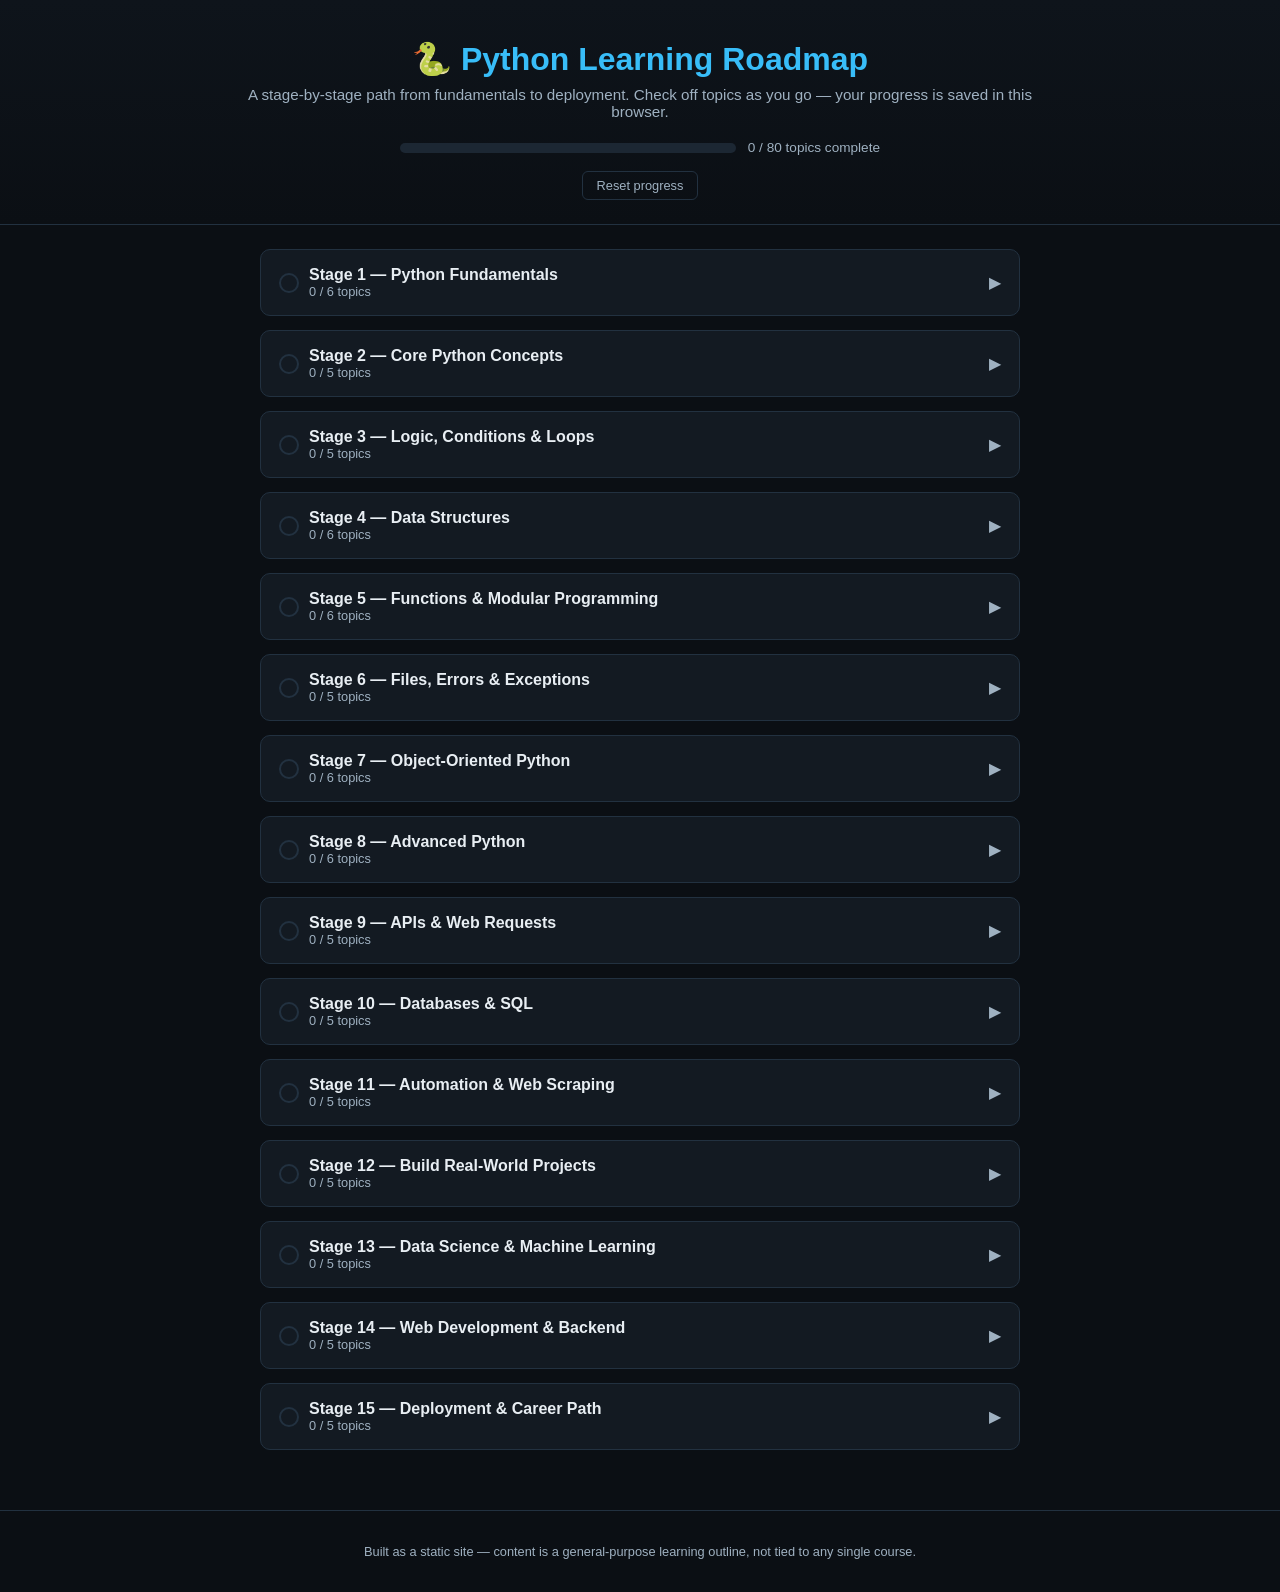
==== index.html @ ade84903 "Initial commit" ====
<!DOCTYPE html>
<html lang="en">
<head>
<meta charset="UTF-8">
<meta name="viewport" content="width=device-width, initial-scale=1.0">
<title>Python Learning Roadmap</title>
<link rel="stylesheet" href="style.css">
</head>
<body>
  <header class="site-header">
    <div class="header-inner">
      <h1>🐍 Python Learning Roadmap</h1>
      <p class="subtitle">A stage-by-stage path from fundamentals to deployment. Check off topics as you go — your progress is saved in this browser.</p>
      <div class="progress-summary">
        <div class="progress-bar-track">
          <div class="progress-bar-fill" id="overall-fill"></div>
        </div>
        <span id="overall-label">0 / 0 topics complete</span>
      </div>
      <button id="reset-btn" class="reset-btn">Reset progress</button>
    </div>
  </header>

  <main id="stages-container" class="stages-container">
    <!-- Stages are rendered here by app.js -->
  </main>

  <footer class="site-footer">
    <p>Built as a static site — content is a general-purpose learning outline, not tied to any single course.</p>
  </footer>

  <script src="data.js"></script>
  <script src="app.js"></script>
</body>
</html>
---- style.css ----
:root {
  --bg: #0b0f14;
  --card-bg: #131a22;
  --card-border: #223140;
  --accent: #3ddc97;
  --accent-2: #38bdf8;
  --text: #e8eef3;
  --text-dim: #9fb1c1;
  --done: #3ddc97;
}

* { box-sizing: border-box; }

body {
  margin: 0;
  font-family: -apple-system, BlinkMacSystemFont, "Segoe UI", Roboto, sans-serif;
  background: var(--bg);
  color: var(--text);
}

.site-header {
  padding: 40px 20px 24px;
  background: linear-gradient(180deg, #0e141b 0%, var(--bg) 100%);
  border-bottom: 1px solid var(--card-border);
}

.header-inner {
  max-width: 800px;
  margin: 0 auto;
  text-align: center;
}

.site-header h1 {
  font-size: 2rem;
  margin: 0 0 8px;
  color: var(--accent-2);
}

.subtitle {
  color: var(--text-dim);
  margin: 0 0 20px;
  font-size: 0.95rem;
}

.progress-summary {
  display: flex;
  align-items: center;
  gap: 12px;
  max-width: 480px;
  margin: 0 auto 16px;
}

.progress-bar-track {
  flex: 1;
  height: 10px;
  background: #1c2733;
  border-radius: 999px;
  overflow: hidden;
}

.progress-bar-fill {
  height: 100%;
  width: 0%;
  background: linear-gradient(90deg, var(--accent), var(--accent-2));
  transition: width 0.3s ease;
}

#overall-label {
  font-size: 0.85rem;
  color: var(--text-dim);
  white-space: nowrap;
}

.reset-btn {
  background: transparent;
  border: 1px solid var(--card-border);
  color: var(--text-dim);
  padding: 6px 14px;
  border-radius: 6px;
  font-size: 0.8rem;
  cursor: pointer;
}

.reset-btn:hover {
  border-color: var(--accent-2);
  color: var(--text);
}

.stages-container {
  max-width: 800px;
  margin: 0 auto;
  padding: 24px 20px 60px;
  display: flex;
  flex-direction: column;
  gap: 14px;
}

.stage-card {
  background: var(--card-bg);
  border: 1px solid var(--card-border);
  border-radius: 10px;
  overflow: hidden;
}

.stage-header {
  display: flex;
  align-items: center;
  justify-content: space-between;
  padding: 16px 18px;
  cursor: pointer;
  user-select: none;
}

.stage-header:hover {
  background: #17202a;
}

.stage-title-row {
  display: flex;
  align-items: center;
  gap: 10px;
}

.stage-check-icon {
  width: 20px;
  height: 20px;
  border-radius: 50%;
  border: 2px solid var(--card-border);
  flex-shrink: 0;
  display: flex;
  align-items: center;
  justify-content: center;
  font-size: 0.7rem;
}

.stage-check-icon.complete {
  background: var(--done);
  border-color: var(--done);
  color: #06251a;
}

.stage-title {
  font-size: 1rem;
  font-weight: 600;
}

.stage-meta {
  font-size: 0.8rem;
  color: var(--text-dim);
}

.stage-caret {
  color: var(--text-dim);
  transition: transform 0.2s ease;
}

.stage-card.open .stage-caret {
  transform: rotate(90deg);
}

.stage-topics {
  display: none;
  padding: 0 18px 16px;
  border-top: 1px solid var(--card-border);
}

.stage-card.open .stage-topics {
  display: block;
}

.topic-row {
  display: flex;
  align-items: flex-start;
  gap: 10px;
  padding: 10px 0;
  border-bottom: 1px solid #1a2430;
}

.topic-row:last-child {
  border-bottom: none;
}

.topic-row input[type="checkbox"] {
  margin-top: 3px;
  width: 16px;
  height: 16px;
  accent-color: var(--accent);
  cursor: pointer;
  flex-shrink: 0;
}

.topic-row label {
  font-size: 0.92rem;
  color: var(--text);
  cursor: pointer;
  line-height: 1.4;
}

.topic-row.checked label {
  color: var(--text-dim);
  text-decoration: line-through;
}

.site-footer {
  text-align: center;
  color: var(--text-dim);
  font-size: 0.8rem;
  padding: 20px;
  border-top: 1px solid var(--card-border);
}
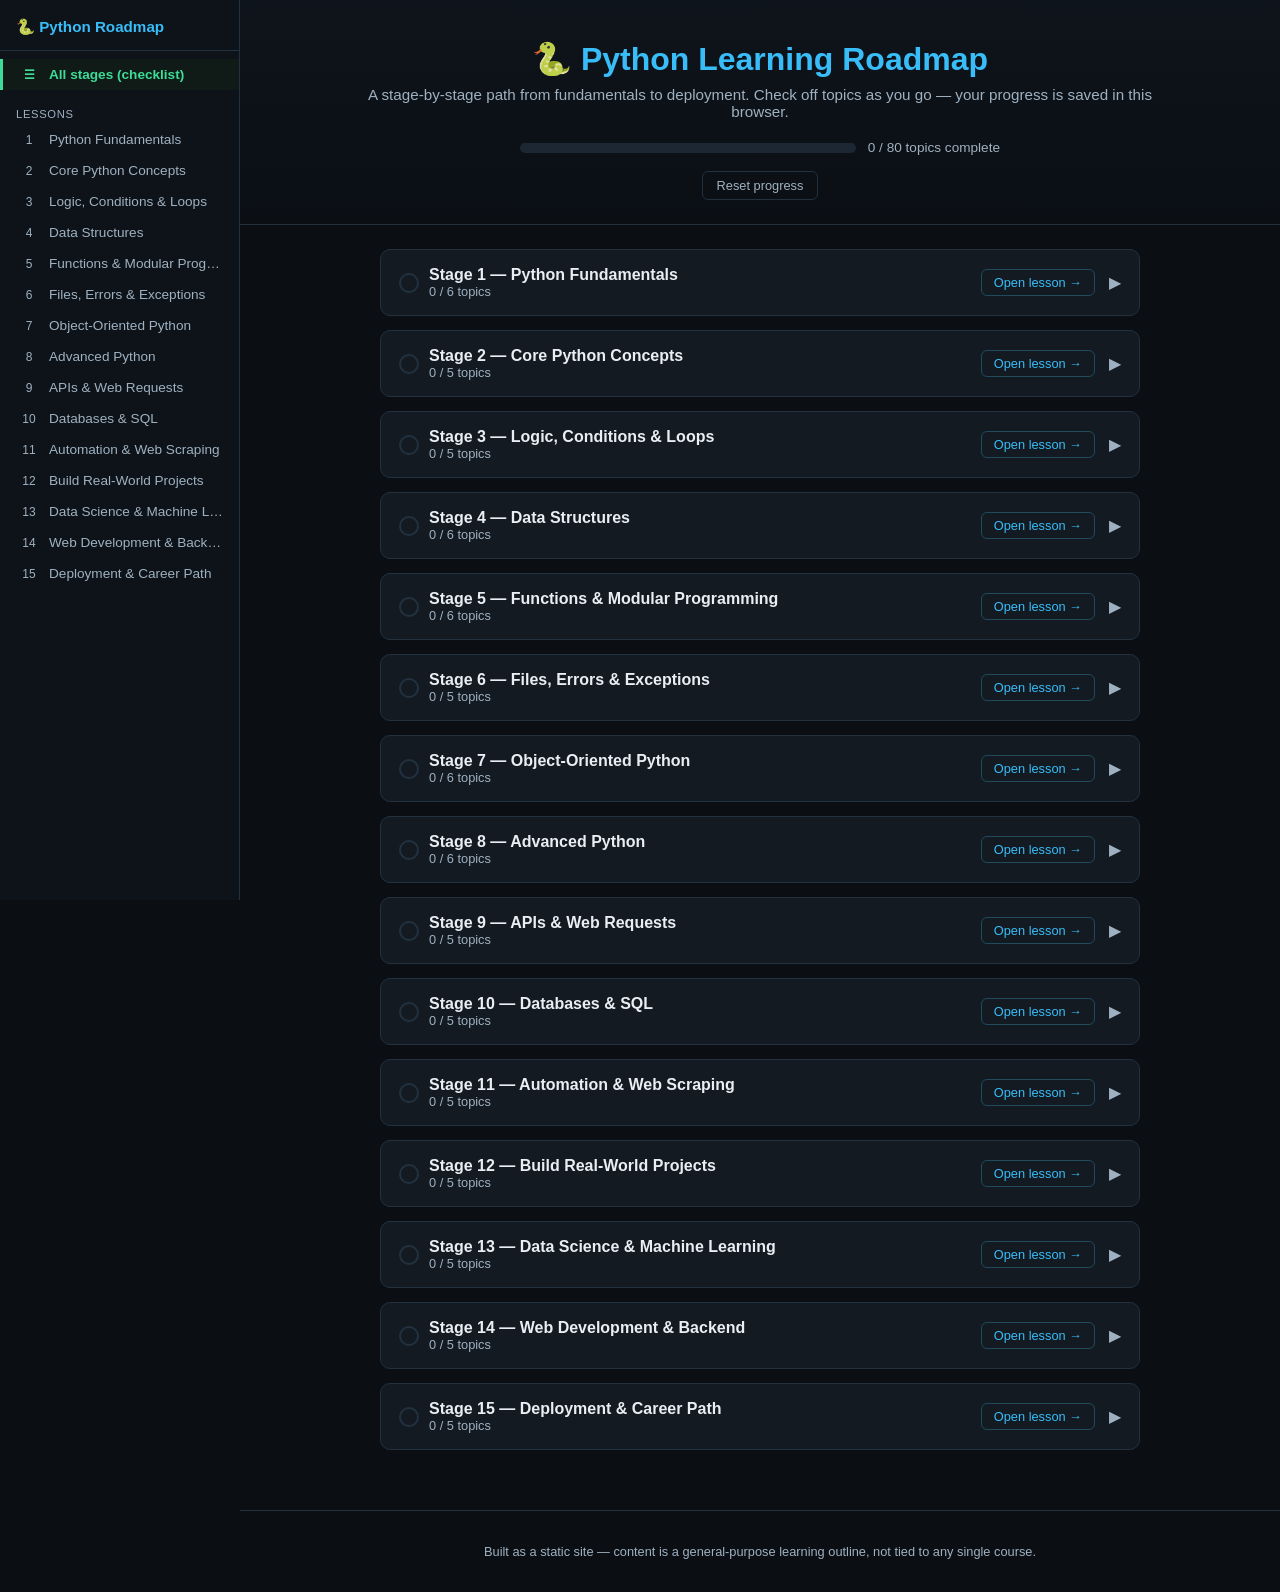
==== commit de227183: "commit all" ====
--- a/index.html
+++ b/index.html
@@ -5,31 +5,38 @@
 <meta name="viewport" content="width=device-width, initial-scale=1.0">
 <title>Python Learning Roadmap</title>
 <link rel="stylesheet" href="style.css">
+<link rel="stylesheet" href="nav.css">
 </head>
 <body>
-  <header class="site-header">
-    <div class="header-inner">
-      <h1>🐍 Python Learning Roadmap</h1>
-      <p class="subtitle">A stage-by-stage path from fundamentals to deployment. Check off topics as you go — your progress is saved in this browser.</p>
-      <div class="progress-summary">
-        <div class="progress-bar-track">
-          <div class="progress-bar-fill" id="overall-fill"></div>
+  <button id="nav-toggle" class="nav-toggle" aria-label="Toggle navigation">☰</button>
+  <nav id="site-nav" class="site-nav"><!-- Rendered by nav.js --></nav>
+
+  <div class="page-shell">
+    <header class="site-header">
+      <div class="header-inner">
+        <h1>🐍 Python Learning Roadmap</h1>
+        <p class="subtitle">A stage-by-stage path from fundamentals to deployment. Check off topics as you go — your progress is saved in this browser.</p>
+        <div class="progress-summary">
+          <div class="progress-bar-track">
+            <div class="progress-bar-fill" id="overall-fill"></div>
+          </div>
+          <span id="overall-label">0 / 0 topics complete</span>
         </div>
-        <span id="overall-label">0 / 0 topics complete</span>
+        <button id="reset-btn" class="reset-btn">Reset progress</button>
       </div>
-      <button id="reset-btn" class="reset-btn">Reset progress</button>
-    </div>
-  </header>
+    </header>
 
-  <main id="stages-container" class="stages-container">
-    <!-- Stages are rendered here by app.js -->
-  </main>
+    <main id="stages-container" class="stages-container">
+      <!-- Stages are rendered here by app.js -->
+    </main>
 
-  <footer class="site-footer">
-    <p>Built as a static site — content is a general-purpose learning outline, not tied to any single course.</p>
-  </footer>
+    <footer class="site-footer">
+      <p>Built as a static site — content is a general-purpose learning outline, not tied to any single course.</p>
+    </footer>
+  </div>
 
   <script src="data.js"></script>
+  <script src="nav.js"></script>
   <script src="app.js"></script>
 </body>
 </html>
--- a/style.css
+++ b/style.css
@@ -149,6 +149,26 @@
   color: var(--text-dim);
 }
 
+.stage-header-right {
+  display: flex;
+  align-items: center;
+  gap: 14px;
+}
+
+.lesson-link {
+  font-size: 0.8rem;
+  color: var(--accent-2);
+  text-decoration: none;
+  white-space: nowrap;
+  border: 1px solid #1f4b5c;
+  padding: 5px 12px;
+  border-radius: 6px;
+}
+
+.lesson-link:hover {
+  background: #12303c;
+}
+
 .stage-caret {
   color: var(--text-dim);
   transition: transform 0.2s ease;
--- a/nav.css
+++ b/nav.css
@@ -0,0 +1,126 @@
+/* Site-wide sidebar navigation. Fixed on desktop, slide-out on mobile. */
+
+.nav-toggle {
+  position: fixed;
+  top: 14px;
+  left: 14px;
+  z-index: 40;
+  background: var(--card-bg);
+  border: 1px solid var(--card-border);
+  color: var(--text);
+  width: 38px;
+  height: 38px;
+  border-radius: 8px;
+  font-size: 1.1rem;
+  cursor: pointer;
+  display: none;
+}
+
+.site-nav {
+  position: fixed;
+  top: 0;
+  left: 0;
+  bottom: 0;
+  width: 240px;
+  background: #0d1319;
+  border-right: 1px solid var(--card-border);
+  overflow-y: auto;
+  z-index: 30;
+  padding-bottom: 24px;
+}
+
+.site-nav-header {
+  padding: 18px 16px 14px;
+  border-bottom: 1px solid var(--card-border);
+  margin-bottom: 8px;
+}
+
+.site-nav-brand {
+  color: var(--accent-2);
+  text-decoration: none;
+  font-weight: 700;
+  font-size: 0.95rem;
+}
+
+.site-nav-section-label {
+  padding: 14px 16px 4px;
+  font-size: 0.7rem;
+  text-transform: uppercase;
+  letter-spacing: 0.06em;
+  color: var(--text-dim);
+}
+
+.site-nav-links {
+  display: flex;
+  flex-direction: column;
+}
+
+.site-nav-link {
+  display: flex;
+  align-items: center;
+  gap: 10px;
+  padding: 8px 16px;
+  color: var(--text-dim);
+  text-decoration: none;
+  font-size: 0.85rem;
+  border-left: 3px solid transparent;
+}
+
+.site-nav-link:hover {
+  background: #131b23;
+  color: var(--text);
+}
+
+.site-nav-link.active {
+  color: var(--accent);
+  border-left-color: var(--accent);
+  background: #101a17;
+}
+
+.site-nav-roadmap-link {
+  margin: 0 0 4px;
+  font-weight: 600;
+}
+
+.site-nav-num {
+  flex-shrink: 0;
+  width: 20px;
+  text-align: center;
+  font-size: 0.75rem;
+  color: var(--text-dim);
+}
+
+.site-nav-link.active .site-nav-num {
+  color: var(--accent);
+}
+
+.site-nav-label {
+  overflow: hidden;
+  text-overflow: ellipsis;
+  white-space: nowrap;
+}
+
+/* Page content is offset to make room for the fixed sidebar on desktop. */
+.page-shell {
+  margin-left: 240px;
+}
+
+@media (max-width: 880px) {
+  .nav-toggle {
+    display: block;
+  }
+
+  .site-nav {
+    transform: translateX(-100%);
+    transition: transform 0.2s ease;
+    box-shadow: 2px 0 16px rgba(0, 0, 0, 0.4);
+  }
+
+  .site-nav.nav-open {
+    transform: translateX(0);
+  }
+
+  .page-shell {
+    margin-left: 0;
+  }
+}
